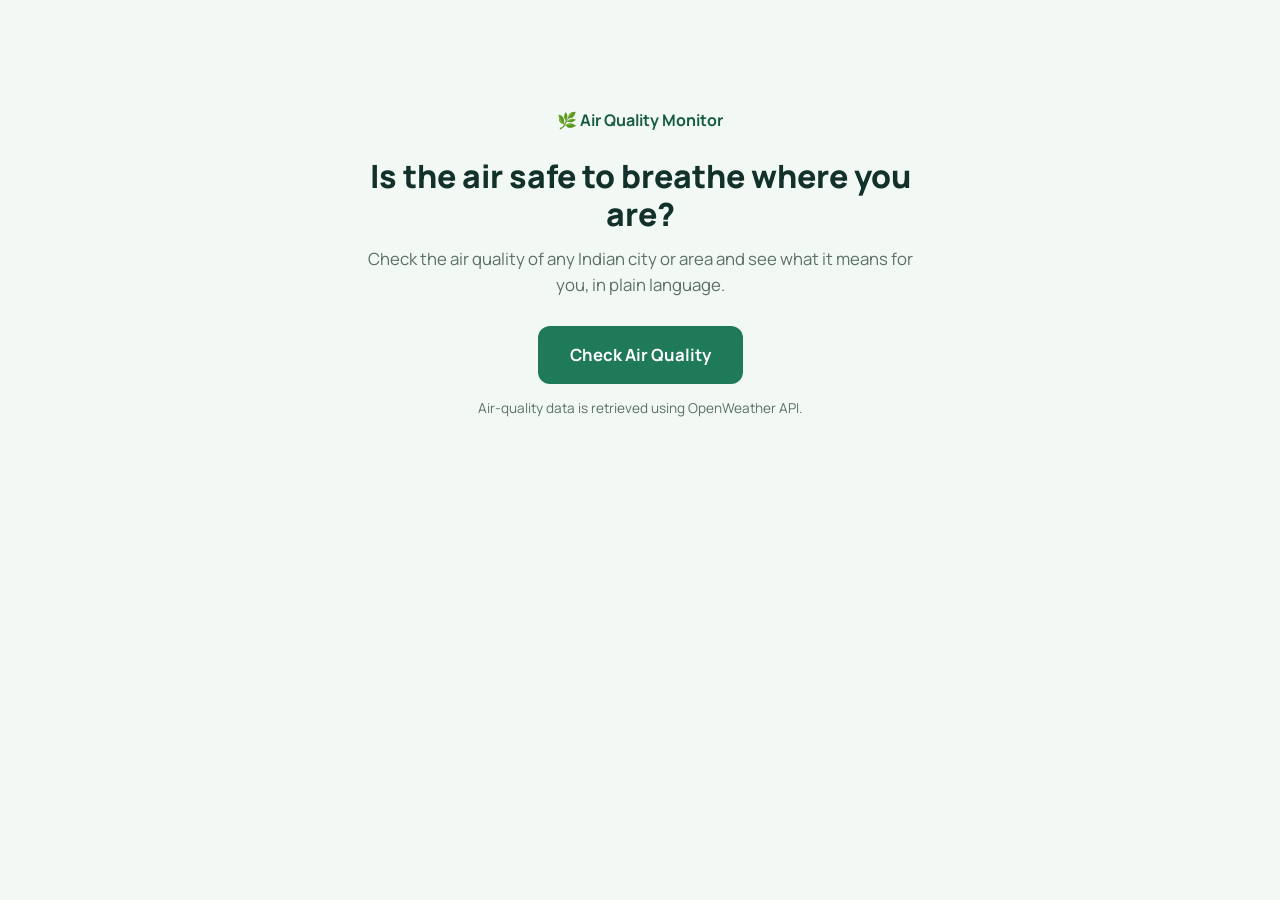
==== index.html @ 70f29cfe "Air quality monitor with place suggestions" ====
<!DOCTYPE html>
<html lang="en">
<head>
    <meta charset="UTF-8">
    <meta name="viewport" content="width=device-width, initial-scale=1">
    <title>Air Quality Monitor</title>
    <link rel="stylesheet" href="style.css">
</head>
<body>
    <main class="page page-narrow home">
        <p class="brand">🌿 Air Quality Monitor</p>
        <h1>Is the air safe to breathe where you are?</h1>
        <p class="lead">Check the air quality of any Indian city or area and see what it means for you, in plain language.</p>
        <a href="pollution.html" class="btn btn-lg">Check Air Quality</a>
        <p class="note">Air-quality data is retrieved using OpenWeather API.</p>
    </main>
</body>
</html>
---- style.css ----
@import url("https://fonts.googleapis.com/css2?family=Manrope:wght@400;500;700;800&display=swap");

:root {
    --bg: #f2f8f4;
    --card: #ffffff;
    --ink: #12312a;
    --muted: #5a7068;
    --line: #d9e8e0;
    --accent: #1f7a5a;
    --accent-dark: #165c44;
    --radius: 16px;
}

* { box-sizing: border-box; }

html, body { margin: 0; }

body {
    font-family: "Manrope", "Segoe UI", Arial, sans-serif;
    background: var(--bg);
    color: var(--ink);
    line-height: 1.55;
    overflow-x: hidden;
}

.page {
    max-width: 760px;
    margin: 0 auto;
    padding: 32px 20px 56px;
}

.page-narrow { max-width: 620px; }

h1, h2, h3, p { margin-top: 0; }

h1 { font-size: 2rem; line-height: 1.2; font-weight: 800; margin-bottom: 12px; }
h2 { font-size: 1.25rem; font-weight: 700; margin-bottom: 8px; }
h3 { font-size: 1rem; font-weight: 700; margin-bottom: 6px; }

.brand {
    font-weight: 700;
    color: var(--accent-dark);
    margin-bottom: 24px;
}

.lead { color: var(--muted); font-size: 1.05rem; }
.muted { color: var(--muted); }
.small { font-size: 0.85rem; }
.note { color: var(--muted); font-size: 0.85rem; margin: 14px 0 0; }

/* Home page */
.home { text-align: center; padding-top: 12vh; }
.home .lead { margin-bottom: 28px; }

/* Cards */
.card {
    background: var(--card);
    border: 1px solid var(--line);
    border-radius: var(--radius);
    padding: 24px;
    margin-bottom: 20px;
}

/* Buttons and inputs */
.btn {
    display: inline-block;
    padding: 14px 24px;
    min-height: 48px;
    background: var(--accent);
    color: #fff;
    font: inherit;
    font-weight: 700;
    text-decoration: none;
    border: none;
    border-radius: 12px;
    cursor: pointer;
}
.btn:hover { background: var(--accent-dark); }
.btn:disabled { opacity: 0.6; cursor: not-allowed; }
.btn-lg { padding: 16px 32px; font-size: 1.05rem; }

input[type="text"] {
    flex: 1;
    min-width: 0;
    min-height: 48px;
    padding: 12px 16px;
    font: inherit;
    color: var(--ink);
    background: #fff;
    border: 1.5px solid var(--line);
    border-radius: 12px;
}

input[type="text"]:focus,
.btn:focus-visible,
a:focus-visible {
    outline: 3px solid #8fd0b3;
    outline-offset: 2px;
}

.search-row { display: flex; gap: 12px; margin-top: 20px; }

a { color: var(--accent-dark); font-weight: 700; }
.back { margin-top: 28px; }

/* Loading and errors */
.status { text-align: center; }
.status p { margin: 0; color: var(--muted); }
.status.error { border-color: #f0c9c6; background: #fff7f6; }
.status.error h2 { color: #8f1d18; }
.status.error p { color: #5e2a27; }

.spinner {
    width: 32px;
    height: 32px;
    margin: 0 auto 12px;
    border: 4px solid var(--line);
    border-top-color: var(--accent);
    border-radius: 50%;
    animation: spin 0.9s linear infinite;
}
@keyframes spin { to { transform: rotate(360deg); } }
@media (prefers-reduced-motion: reduce) { .spinner { animation-duration: 3s; } }

/* Report */
.report-head { margin: 8px 0 16px; }
.report-head p { margin-bottom: 2px; }
.report-head h2 { font-size: 1.8rem; font-weight: 800; margin: 0; }

.section-title { margin: 28px 0 12px; }

/* Main AQI card */
.aqi-card {
    text-align: center;
    background: var(--soft, #fff);
    border: 2px solid var(--cat, var(--line));
    padding: 28px 24px;
}
.card-label { font-weight: 700; color: var(--muted); margin-bottom: 4px; }

.aqi-number {
    font-size: 5rem;
    line-height: 1;
    font-weight: 800;
    color: var(--on, var(--ink));
    margin: 8px 0;
}

.aqi-category {
    display: inline-block;
    padding: 6px 20px;
    font-size: 1.25rem;
    font-weight: 800;
    color: #fff;
    background: var(--on, var(--ink));
    border-radius: 999px;
    margin-bottom: 16px;
}

.summary { font-size: 1.05rem; margin-bottom: 24px; }

.aqi-card.unavailable .aqi-category { background: transparent; color: var(--ink); padding: 0; }

/* Scale */
.scale { position: relative; padding-top: 30px; margin: 0 4px 12px; }
.scale-bar { display: flex; height: 14px; border-radius: 7px; overflow: hidden; gap: 2px; }
.scale-bar span { display: block; }

.scale-marker {
    position: absolute;
    top: 0;
    transform: translateX(-50%);
    text-align: center;
}
.scale-marker em {
    display: block;
    font-style: normal;
    font-weight: 800;
    font-size: 0.8rem;
    background: var(--ink);
    color: #fff;
    padding: 1px 8px;
    border-radius: 6px;
}
.scale-marker::after {
    content: "";
    display: block;
    width: 0;
    height: 0;
    margin: 0 auto;
    border-left: 6px solid transparent;
    border-right: 6px solid transparent;
    border-top: 7px solid var(--ink);
}

.legend {
    list-style: none;
    margin: 0 0 16px;
    padding: 0;
    display: grid;
    grid-template-columns: repeat(3, 1fr);
    gap: 6px 10px;
    text-align: left;
    font-size: 0.8rem;
    color: var(--muted);
}
.legend li { display: flex; align-items: center; gap: 6px; }
.legend i { flex: none; width: 10px; height: 10px; border-radius: 50%; }
.legend b { color: var(--ink); }

/* What does this mean */
.meaning { border-left: 6px solid var(--cat); }
.meaning p { margin-bottom: 10px; }
.meaning .concern { margin: 0; }

/* Pollutants */
.pollutants { display: grid; grid-template-columns: 1fr 1fr; gap: 16px; }
.pollutant { margin: 0; }
.pollutant-value { font-size: 1.7rem; font-weight: 800; margin-bottom: 6px; }
.pollutant-value span { font-size: 0.9rem; font-weight: 500; color: var(--muted); }
.pollutant .muted { margin: 0; font-size: 0.9rem; }

/* OpenWeather */
.ow p { margin-bottom: 6px; }
.ow .muted { margin: 10px 0 0; font-size: 0.9rem; }

/* Tablet and mobile */
@media (max-width: 600px) {
    .page { padding: 20px 14px 40px; }
    h1 { font-size: 1.6rem; }
    .search-row { flex-direction: column; }
    .search-row .btn { width: 100%; }
    .card { padding: 18px; }
    .aqi-number { font-size: 4.5rem; }
    .legend { grid-template-columns: repeat(2, 1fr); }
    .pollutants { grid-template-columns: 1fr 1fr; gap: 12px; }
    .pollutant-value { font-size: 1.35rem; }
}

@media (max-width: 380px) {
    .pollutants { grid-template-columns: 1fr; }
}
/* Place suggestions */
.search-field { position: relative; flex: 1; min-width: 0; }
.search-field input[type="text"] { width: 100%; }

.suggestions {
    position: absolute;
    top: calc(100% + 6px);
    left: 0;
    right: 0;
    z-index: 10;
    margin: 0;
    padding: 6px;
    list-style: none;
    background: var(--card);
    border: 1.5px solid var(--line);
    border-radius: 12px;
    box-shadow: 0 8px 24px rgba(18, 49, 42, 0.12);
    text-align: left;
}
.suggestions[hidden] { display: none; }

.suggestions li {
    padding: 10px 12px;
    border-radius: 8px;
    cursor: pointer;
    font-size: 0.95rem;
}
.suggestions li small { display: block; color: var(--muted); font-size: 0.8rem; }
.suggestions li:hover,
.suggestions li.active { background: #e8f6ee; }
.suggestions .no-match { color: var(--muted); cursor: default; }
.suggestions .no-match:hover { background: transparent; }
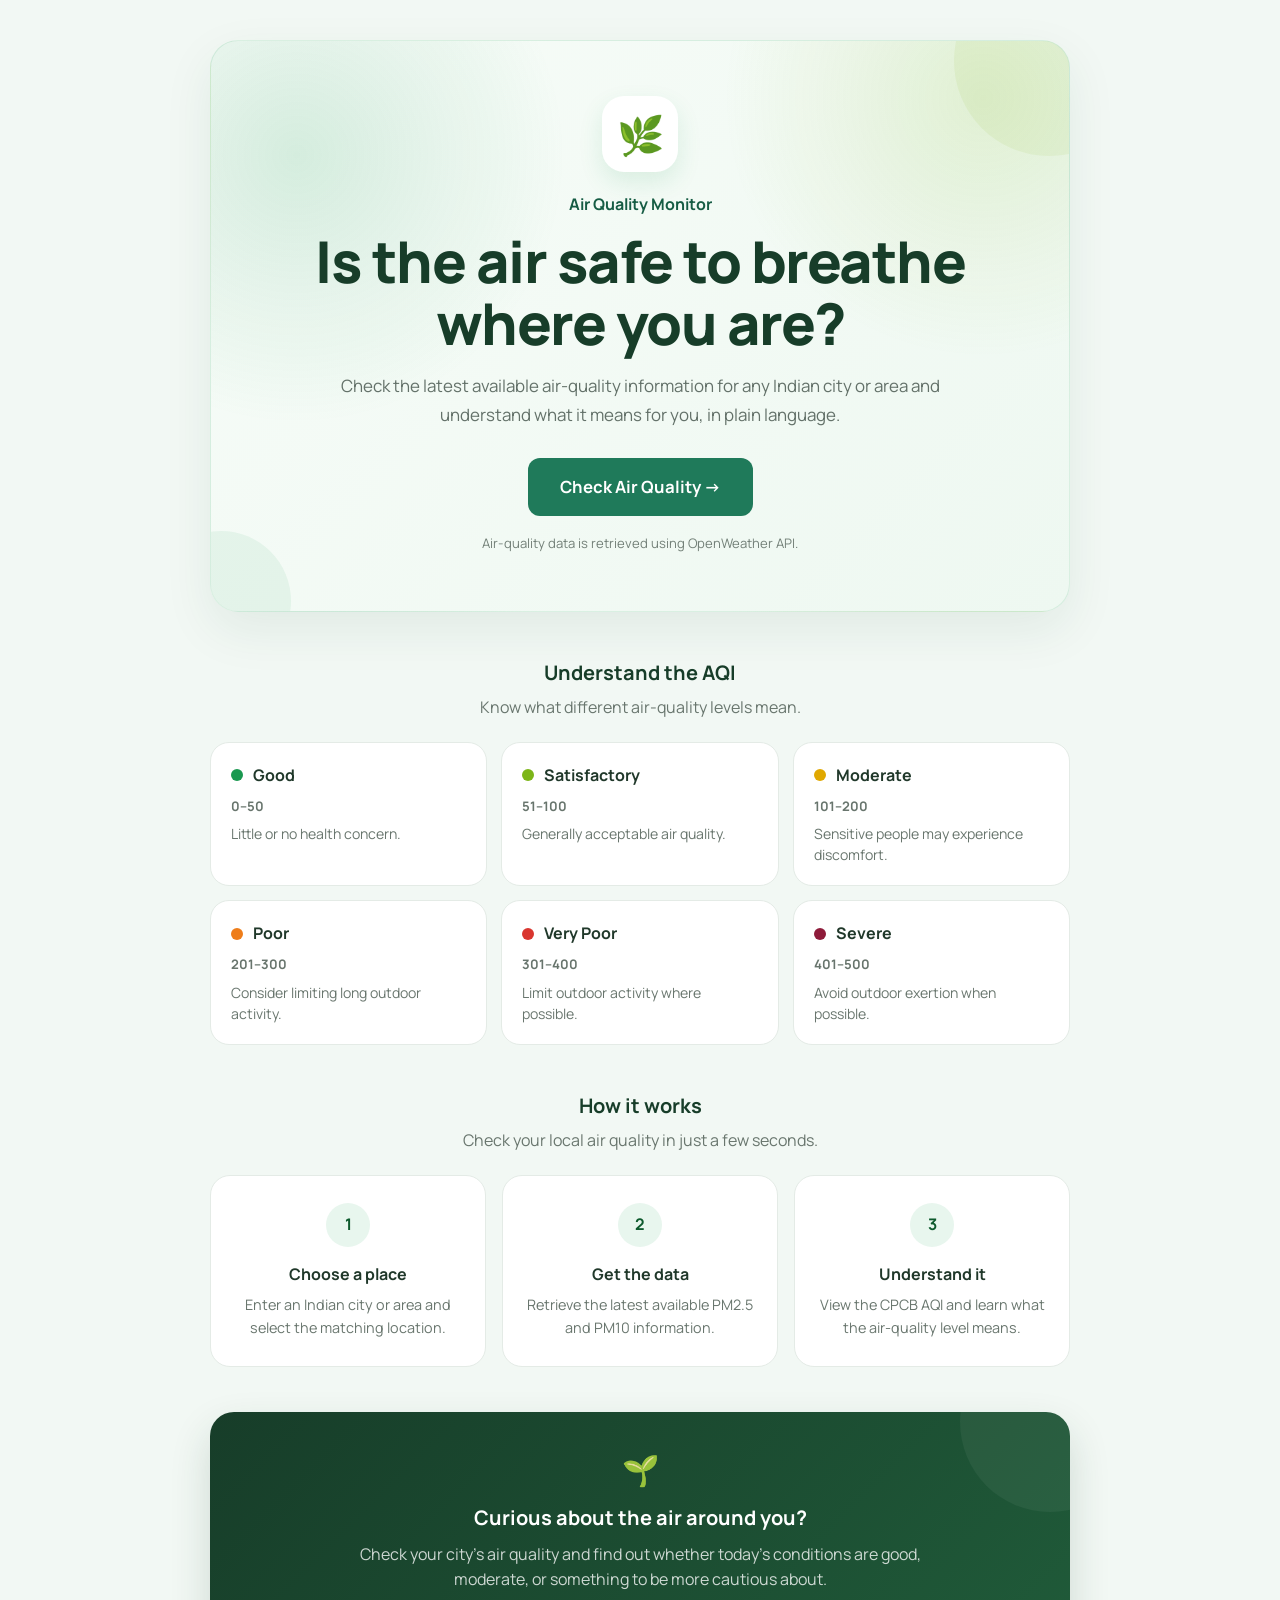
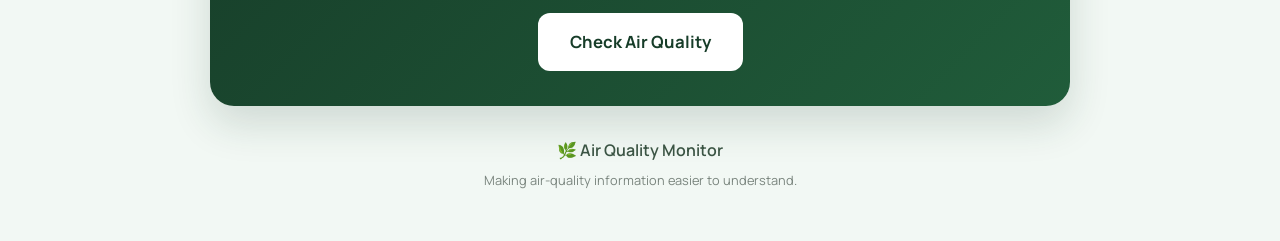
==== commit 56b608f0: "Improve air quality monitor UI and functionality" ====
--- a/index.html
+++ b/index.html
@@ -3,16 +3,264 @@
 <head>
     <meta charset="UTF-8">
     <meta name="viewport" content="width=device-width, initial-scale=1">
+
     <title>Air Quality Monitor</title>
+
     <link rel="stylesheet" href="style.css">
 </head>
+
 <body>
+
     <main class="page page-narrow home">
-        <p class="brand">🌿 Air Quality Monitor</p>
-        <h1>Is the air safe to breathe where you are?</h1>
-        <p class="lead">Check the air quality of any Indian city or area and see what it means for you, in plain language.</p>
-        <a href="pollution.html" class="btn btn-lg">Check Air Quality</a>
-        <p class="note">Air-quality data is retrieved using OpenWeather API.</p>
+
+        <!-- Hero Section -->
+        <section class="home-hero">
+
+            <div class="home-icon" aria-hidden="true">
+                🌿
+            </div>
+
+            <p class="brand">Air Quality Monitor</p>
+
+            <h1>
+                Is the air safe to breathe where you are?
+            </h1>
+
+            <p class="lead">
+                Check the latest available air-quality information
+                for any Indian city or area and understand what it
+                means for you, in plain language.
+            </p>
+
+            <div class="home-actions">
+                <a href="pollution.html" class="btn btn-lg">
+                    Check Air Quality →
+                </a>
+            </div>
+
+            <p class="home-note">
+                Air-quality data is retrieved using OpenWeather API.
+            </p>
+
+        </section>
+
+
+        <!-- AQI Categories -->
+        <section class="home-section">
+
+            <div class="home-section-title">
+                <h2>Understand the AQI</h2>
+
+                <p>
+                    Know what different air-quality levels mean.
+                </p>
+            </div>
+
+
+            <div class="aqi-preview">
+
+                <div class="aqi-preview-card aqi-good">
+                    <div class="aqi-preview-top">
+                        <span class="aqi-dot"></span>
+                        <h3>Good</h3>
+                    </div>
+
+                    <div class="aqi-range">
+                        0–50
+                    </div>
+
+                    <p>
+                        Little or no health concern.
+                    </p>
+                </div>
+
+
+                <div class="aqi-preview-card aqi-satisfactory">
+                    <div class="aqi-preview-top">
+                        <span class="aqi-dot"></span>
+                        <h3>Satisfactory</h3>
+                    </div>
+
+                    <div class="aqi-range">
+                        51–100
+                    </div>
+
+                    <p>
+                        Generally acceptable air quality.
+                    </p>
+                </div>
+
+
+                <div class="aqi-preview-card aqi-moderate">
+                    <div class="aqi-preview-top">
+                        <span class="aqi-dot"></span>
+                        <h3>Moderate</h3>
+                    </div>
+
+                    <div class="aqi-range">
+                        101–200
+                    </div>
+
+                    <p>
+                        Sensitive people may experience discomfort.
+                    </p>
+                </div>
+
+
+                <div class="aqi-preview-card aqi-poor">
+                    <div class="aqi-preview-top">
+                        <span class="aqi-dot"></span>
+                        <h3>Poor</h3>
+                    </div>
+
+                    <div class="aqi-range">
+                        201–300
+                    </div>
+
+                    <p>
+                        Consider limiting long outdoor activity.
+                    </p>
+                </div>
+
+
+                <div class="aqi-preview-card aqi-very-poor">
+                    <div class="aqi-preview-top">
+                        <span class="aqi-dot"></span>
+                        <h3>Very Poor</h3>
+                    </div>
+
+                    <div class="aqi-range">
+                        301–400
+                    </div>
+
+                    <p>
+                        Limit outdoor activity where possible.
+                    </p>
+                </div>
+
+
+                <div class="aqi-preview-card aqi-severe">
+                    <div class="aqi-preview-top">
+                        <span class="aqi-dot"></span>
+                        <h3>Severe</h3>
+                    </div>
+
+                    <div class="aqi-range">
+                        401–500
+                    </div>
+
+                    <p>
+                        Avoid outdoor exertion when possible.
+                    </p>
+                </div>
+
+            </div>
+
+        </section>
+
+
+        <!-- How It Works -->
+        <section class="home-section">
+
+            <div class="home-section-title">
+                <h2>How it works</h2>
+
+                <p>
+                    Check your local air quality in just a few seconds.
+                </p>
+            </div>
+
+
+            <div class="steps">
+
+                <div class="step">
+
+                    <div class="step-number">
+                        1
+                    </div>
+
+                    <h3>Choose a place</h3>
+
+                    <p>
+                        Enter an Indian city or area and select
+                        the matching location.
+                    </p>
+
+                </div>
+
+
+                <div class="step">
+
+                    <div class="step-number">
+                        2
+                    </div>
+
+                    <h3>Get the data</h3>
+
+                    <p>
+                        Retrieve the latest available PM2.5
+                        and PM10 information.
+                    </p>
+
+                </div>
+
+
+                <div class="step">
+
+                    <div class="step-number">
+                        3
+                    </div>
+
+                    <h3>Understand it</h3>
+
+                    <p>
+                        View the CPCB AQI and learn what the
+                        air-quality level means.
+                    </p>
+
+                </div>
+
+            </div>
+
+        </section>
+
+
+        <!-- Bottom CTA -->
+        <section class="home-cta">
+
+            <div class="home-cta-icon">
+                🌱
+            </div>
+
+            <h2>
+                Curious about the air around you?
+            </h2>
+
+            <p>
+                Check your city's air quality and find out whether
+                today's conditions are good, moderate, or something
+                to be more cautious about.
+            </p>
+
+            <a href="pollution.html" class="btn btn-lg">
+                Check Air Quality
+            </a>
+
+        </section>
+
+
+        <!-- Footer -->
+        <footer class="home-footer">
+            <p>
+                🌿 Air Quality Monitor
+            </p>
+
+            <span>
+                Making air-quality information easier to understand.
+            </span>
+        </footer>
+
     </main>
+
 </body>
-</html>+</html>
--- a/style.css
+++ b/style.css
@@ -1,4 +1,8 @@
 @import url("https://fonts.googleapis.com/css2?family=Manrope:wght@400;500;700;800&display=swap");
+
+/* =========================================================
+   GLOBAL
+   ========================================================= */
 
 :root {
     --bg: #f2f8f4;
@@ -6,14 +10,22 @@
     --ink: #12312a;
     --muted: #5a7068;
     --line: #d9e8e0;
+
     --accent: #1f7a5a;
     --accent-dark: #165c44;
+
     --radius: 16px;
 }
 
-* { box-sizing: border-box; }
-
-html, body { margin: 0; }
+* {
+    box-sizing: border-box;
+}
+
+html,
+body {
+    margin: 0;
+    padding: 0;
+}
 
 body {
     font-family: "Manrope", "Segoe UI", Arial, sans-serif;
@@ -29,30 +41,65 @@
     padding: 32px 20px 56px;
 }
 
-.page-narrow { max-width: 620px; }
-
-h1, h2, h3, p { margin-top: 0; }
-
-h1 { font-size: 2rem; line-height: 1.2; font-weight: 800; margin-bottom: 12px; }
-h2 { font-size: 1.25rem; font-weight: 700; margin-bottom: 8px; }
-h3 { font-size: 1rem; font-weight: 700; margin-bottom: 6px; }
-
-.brand {
+.page-narrow {
+    max-width: 620px;
+}
+
+h1,
+h2,
+h3,
+p {
+    margin-top: 0;
+}
+
+h1 {
+    font-size: 2rem;
+    line-height: 1.2;
+    font-weight: 800;
+    margin-bottom: 12px;
+}
+
+h2 {
+    font-size: 1.25rem;
     font-weight: 700;
+    margin-bottom: 8px;
+}
+
+h3 {
+    font-size: 1rem;
+    font-weight: 700;
+    margin-bottom: 6px;
+}
+
+a {
     color: var(--accent-dark);
-    margin-bottom: 24px;
-}
-
-.lead { color: var(--muted); font-size: 1.05rem; }
-.muted { color: var(--muted); }
-.small { font-size: 0.85rem; }
-.note { color: var(--muted); font-size: 0.85rem; margin: 14px 0 0; }
-
-/* Home page */
-.home { text-align: center; padding-top: 12vh; }
-.home .lead { margin-bottom: 28px; }
-
-/* Cards */
+    font-weight: 700;
+}
+
+.lead {
+    color: var(--muted);
+    font-size: 1.05rem;
+}
+
+.muted {
+    color: var(--muted);
+}
+
+.small {
+    font-size: 0.85rem;
+}
+
+.note {
+    color: var(--muted);
+    font-size: 0.85rem;
+    margin: 14px 0 0;
+}
+
+
+/* =========================================================
+   COMMON CARDS
+   ========================================================= */
+
 .card {
     background: var(--card);
     border: 1px solid var(--line);
@@ -61,214 +108,1564 @@
     margin-bottom: 20px;
 }
 
-/* Buttons and inputs */
+
+/* =========================================================
+   BUTTONS
+   ========================================================= */
+
 .btn {
     display: inline-block;
+
+    min-height: 48px;
     padding: 14px 24px;
-    min-height: 48px;
+
     background: var(--accent);
-    color: #fff;
+    color: #ffffff;
+
     font: inherit;
     font-weight: 700;
+
     text-decoration: none;
+
     border: none;
     border-radius: 12px;
+
     cursor: pointer;
-}
-.btn:hover { background: var(--accent-dark); }
-.btn:disabled { opacity: 0.6; cursor: not-allowed; }
-.btn-lg { padding: 16px 32px; font-size: 1.05rem; }
-
-input[type="text"] {
-    flex: 1;
-    min-width: 0;
-    min-height: 48px;
-    padding: 12px 16px;
-    font: inherit;
-    color: var(--ink);
-    background: #fff;
-    border: 1.5px solid var(--line);
-    border-radius: 12px;
-}
-
-input[type="text"]:focus,
+
+    transition:
+        background 0.2s ease,
+        transform 0.2s ease,
+        box-shadow 0.2s ease;
+}
+
+.btn:hover {
+    background: var(--accent-dark);
+    transform: translateY(-1px);
+}
+
+.btn:disabled {
+    opacity: 0.6;
+    cursor: not-allowed;
+    transform: none;
+}
+
+.btn-lg {
+    padding: 16px 32px;
+    font-size: 1.05rem;
+}
+
 .btn:focus-visible,
 a:focus-visible {
     outline: 3px solid #8fd0b3;
     outline-offset: 2px;
 }
 
-.search-row { display: flex; gap: 12px; margin-top: 20px; }
-
-a { color: var(--accent-dark); font-weight: 700; }
-.back { margin-top: 28px; }
-
-/* Loading and errors */
-.status { text-align: center; }
-.status p { margin: 0; color: var(--muted); }
-.status.error { border-color: #f0c9c6; background: #fff7f6; }
-.status.error h2 { color: #8f1d18; }
-.status.error p { color: #5e2a27; }
+
+/* =========================================================
+   INDEX / HOME PAGE
+   ========================================================= */
+
+.home {
+    max-width: 900px;
+    padding-top: 40px;
+    padding-bottom: 50px;
+}
+
+
+/* =========================================================
+   HOME HERO
+   ========================================================= */
+
+.home-hero {
+    position: relative;
+    overflow: hidden;
+
+    text-align: center;
+
+    padding: 55px 28px 45px;
+
+    border-radius: 28px;
+
+    background:
+        radial-gradient(
+            circle at 10% 20%,
+            rgba(26, 152, 80, 0.15),
+            transparent 30%
+        ),
+        radial-gradient(
+            circle at 90% 10%,
+            rgba(124, 181, 24, 0.15),
+            transparent 28%
+        ),
+        linear-gradient(
+            135deg,
+            #f7fcf8,
+            #eef8f1
+        );
+
+    border: 1px solid rgba(26, 152, 80, 0.12);
+
+    box-shadow:
+        0 18px 50px rgba(31, 78, 52, 0.08);
+}
+
+.home-hero::before {
+    content: "";
+
+    position: absolute;
+
+    width: 190px;
+    height: 190px;
+
+    border-radius: 50%;
+
+    background: rgba(124, 181, 24, 0.08);
+
+    right: -75px;
+    top: -75px;
+}
+
+.home-hero::after {
+    content: "";
+
+    position: absolute;
+
+    width: 140px;
+    height: 140px;
+
+    border-radius: 50%;
+
+    background: rgba(26, 152, 80, 0.07);
+
+    left: -60px;
+    bottom: -60px;
+}
+
+.home-hero > * {
+    position: relative;
+    z-index: 1;
+}
+
+
+/* =========================================================
+   HOME ICON
+   ========================================================= */
+
+.home-icon {
+    width: 76px;
+    height: 76px;
+
+    margin: 0 auto 20px;
+
+    display: flex;
+
+    align-items: center;
+    justify-content: center;
+
+    border-radius: 22px;
+
+    background: #ffffff;
+
+    font-size: 38px;
+
+    box-shadow:
+        0 10px 25px rgba(26, 152, 80, 0.12);
+}
+
+
+/* =========================================================
+   HOME BRAND
+   ========================================================= */
+
+.brand {
+    font-weight: 700;
+    color: var(--accent-dark);
+    margin-bottom: 24px;
+}
+
+.home-hero .brand {
+    margin-bottom: 13px;
+}
+
+
+/* =========================================================
+   HOME HERO TEXT
+   ========================================================= */
+
+.home-hero h1 {
+    max-width: 730px;
+
+    margin: 0 auto 18px;
+
+    font-size: clamp(2.2rem, 5vw, 3.6rem);
+
+    line-height: 1.08;
+
+    letter-spacing: -1.5px;
+
+    color: #173d29;
+}
+
+.home-hero .lead {
+    max-width: 650px;
+
+    margin: 0 auto 28px;
+
+    font-size: 1.06rem;
+
+    line-height: 1.7;
+
+    color: #637169;
+}
+
+
+/* =========================================================
+   HOME ACTIONS
+   ========================================================= */
+
+.home-actions {
+    display: flex;
+
+    align-items: center;
+    justify-content: center;
+
+    gap: 14px;
+
+    flex-wrap: wrap;
+}
+
+.home-actions .btn {
+    min-width: 195px;
+}
+
+.home-note {
+    margin-top: 17px;
+
+    font-size: 0.82rem;
+
+    color: #738078;
+}
+
+
+/* =========================================================
+   HOME SECTIONS
+   ========================================================= */
+
+.home-section {
+    margin-top: 45px;
+}
+
+.home-section-title {
+    text-align: center;
+    margin-bottom: 22px;
+}
+
+.home-section-title h2 {
+    margin: 0 0 7px;
+    color: #173d29;
+}
+
+.home-section-title p {
+    margin: 0;
+    color: #69766e;
+}
+
+
+/* =========================================================
+   HOME AQI PREVIEW
+   ========================================================= */
+
+.aqi-preview {
+    display: grid;
+
+    grid-template-columns: repeat(3, 1fr);
+
+    gap: 14px;
+}
+
+.aqi-preview-card {
+    padding: 20px;
+
+    border-radius: 19px;
+
+    border: 1px solid #e4ebe6;
+
+    background: #ffffff;
+
+    transition:
+        transform 0.2s ease,
+        box-shadow 0.2s ease,
+        border-color 0.2s ease;
+}
+
+.aqi-preview-card:hover {
+    transform: translateY(-4px);
+
+    box-shadow:
+        0 14px 30px rgba(30, 60, 42, 0.08);
+}
+
+.aqi-preview-top {
+    display: flex;
+
+    align-items: center;
+
+    gap: 10px;
+
+    margin-bottom: 8px;
+}
+
+.aqi-dot {
+    width: 12px;
+    height: 12px;
+
+    flex-shrink: 0;
+
+    border-radius: 50%;
+}
+
+.aqi-preview-card h3 {
+    margin: 0;
+
+    font-size: 1rem;
+
+    color: #20382a;
+}
+
+.aqi-range {
+    margin-bottom: 7px;
+
+    font-size: 0.82rem;
+
+    font-weight: 700;
+
+    color: #68756d;
+}
+
+.aqi-preview-card p {
+    margin: 0;
+
+    font-size: 0.88rem;
+
+    line-height: 1.5;
+
+    color: #69766e;
+}
+
+
+/* =========================================================
+   AQI COLORS
+   ========================================================= */
+
+.aqi-good .aqi-dot {
+    background: #1a9850;
+}
+
+.aqi-satisfactory .aqi-dot {
+    background: #7cb518;
+}
+
+.aqi-moderate .aqi-dot {
+    background: #e0a800;
+}
+
+.aqi-poor .aqi-dot {
+    background: #ee7d1a;
+}
+
+.aqi-very-poor .aqi-dot {
+    background: #d9362f;
+}
+
+.aqi-severe .aqi-dot {
+    background: #8e1b3a;
+}
+
+
+/* =========================================================
+   HOW IT WORKS
+   ========================================================= */
+
+.steps {
+    display: grid;
+
+    grid-template-columns: repeat(3, 1fr);
+
+    gap: 16px;
+}
+
+.step {
+    text-align: center;
+
+    padding: 27px 20px;
+
+    border-radius: 20px;
+
+    border: 1px solid #e4ebe6;
+
+    background: #ffffff;
+}
+
+.step-number {
+    width: 44px;
+    height: 44px;
+
+    margin: 0 auto 15px;
+
+    display: flex;
+
+    align-items: center;
+    justify-content: center;
+
+    border-radius: 50%;
+
+    background: #e8f6ee;
+
+    color: #0d5a2d;
+
+    font-weight: 700;
+
+    font-size: 1rem;
+}
+
+.step h3 {
+    margin: 0 0 8px;
+
+    color: #20382a;
+}
+
+.step p {
+    margin: 0;
+
+    color: #69766e;
+
+    font-size: 0.9rem;
+
+    line-height: 1.55;
+}
+
+
+/* =========================================================
+   HOME CTA
+   ========================================================= */
+
+.home-cta {
+    position: relative;
+    overflow: hidden;
+
+    margin-top: 45px;
+
+    padding: 35px 25px;
+
+    text-align: center;
+
+    border-radius: 24px;
+
+    background:
+        linear-gradient(
+            135deg,
+            #173d29,
+            #205c3a
+        );
+
+    color: #ffffff;
+
+    box-shadow:
+        0 18px 40px rgba(23, 61, 41, 0.16);
+}
+
+.home-cta::before {
+    content: "";
+
+    position: absolute;
+
+    width: 180px;
+    height: 180px;
+
+    border-radius: 50%;
+
+    background: rgba(255, 255, 255, 0.05);
+
+    right: -70px;
+    top: -80px;
+}
+
+.home-cta-icon {
+    position: relative;
+
+    font-size: 30px;
+
+    margin-bottom: 8px;
+}
+
+.home-cta h2 {
+    position: relative;
+
+    margin: 0 0 9px;
+
+    color: #ffffff;
+}
+
+.home-cta p {
+    position: relative;
+
+    max-width: 570px;
+
+    margin: 0 auto 20px;
+
+    color: rgba(255, 255, 255, 0.78);
+
+    line-height: 1.6;
+}
+
+.home-cta .btn {
+    position: relative;
+
+    background: #ffffff;
+
+    color: #173d29;
+}
+
+.home-cta .btn:hover {
+    background: #f2f7f4;
+}
+
+
+/* =========================================================
+   HOME FOOTER
+   ========================================================= */
+
+.home-footer {
+    margin-top: 32px;
+
+    text-align: center;
+
+    color: #7a857e;
+}
+
+.home-footer p {
+    margin: 0 0 4px;
+
+    color: #3c5545;
+
+    font-weight: 600;
+}
+
+.home-footer span {
+    font-size: 0.8rem;
+}
+
+
+/* =========================================================
+   POLLUTION PAGE
+   ========================================================= */
+
+.pollution-page {
+    padding-top: 35px;
+    padding-bottom: 50px;
+}
+
+
+/* =========================================================
+   POLLUTION HEADER
+   ========================================================= */
+
+.pollution-header {
+    text-align: center;
+    margin-bottom: 30px;
+}
+
+.pollution-header .brand {
+    margin-bottom: 10px;
+}
+
+.pollution-header h1 {
+    margin: 0 0 10px;
+
+    font-size: clamp(2rem, 5vw, 2.8rem);
+
+    line-height: 1.1;
+
+    letter-spacing: -0.8px;
+}
+
+.pollution-header > p:last-child {
+    max-width: 620px;
+
+    margin: 0 auto;
+
+    color: #69766e;
+
+    line-height: 1.6;
+}
+
+
+/* =========================================================
+   SEARCH CARD
+   ========================================================= */
+
+.search-card {
+    position: relative;
+    overflow: visible;
+
+    padding: 28px;
+
+    border-radius: 24px;
+
+    background:
+        linear-gradient(
+            135deg,
+            #f8fcf9,
+            #ffffff
+        );
+
+    border: 1px solid #e2ebe5;
+
+    box-shadow:
+        0 15px 40px rgba(30, 70, 45, 0.07);
+}
+
+.search-card h2 {
+    margin: 0 0 7px;
+    font-size: 1.35rem;
+}
+
+.search-description {
+    margin: 0 0 20px;
+
+    color: #6b776f;
+
+    line-height: 1.5;
+}
+
+
+/* =========================================================
+   SEARCH ROW
+   ========================================================= */
+
+.search-row {
+    display: flex;
+
+    align-items: stretch;
+
+    gap: 12px;
+
+    margin-top: 20px;
+}
+
+.search-field {
+    position: relative;
+
+    flex: 1;
+
+    min-width: 0;
+}
+
+
+/* =========================================================
+   INPUT
+   ========================================================= */
+
+.search-field input[type="text"] {
+    width: 100%;
+
+    min-height: 52px;
+
+    padding: 0 16px;
+
+    border: 1px solid #d7e1da;
+
+    border-radius: 14px;
+
+    background: #ffffff;
+
+    color: #183524;
+
+    font: inherit;
+
+    font-size: 1rem;
+
+    outline: none;
+
+    transition:
+        border-color 0.2s ease,
+        box-shadow 0.2s ease;
+}
+
+.search-field input::placeholder {
+    color: #9aa69f;
+}
+
+.search-field input:focus {
+    border-color: #1a9850;
+
+    box-shadow:
+        0 0 0 4px rgba(26, 152, 80, 0.10);
+}
+
+
+/* =========================================================
+   SEARCH BUTTON
+   ========================================================= */
+
+.search-row .btn {
+    min-height: 52px;
+
+    padding-left: 24px;
+    padding-right: 24px;
+
+    white-space: nowrap;
+}
+
+.search-row .btn:disabled {
+    cursor: not-allowed;
+    opacity: 0.65;
+}
+
+
+/* =========================================================
+   AUTOCOMPLETE
+   ========================================================= */
+
+.suggestions {
+    position: absolute;
+
+    z-index: 100;
+
+    left: 0;
+    right: 0;
+
+    top: calc(100% + 7px);
+
+    margin: 0;
+    padding: 6px;
+
+    list-style: none;
+
+    background: #ffffff;
+
+    border: 1px solid #dfe8e2;
+
+    border-radius: 14px;
+
+    box-shadow:
+        0 15px 35px rgba(20, 50, 32, 0.13);
+
+    max-height: 240px;
+
+    overflow-y: auto;
+
+    text-align: left;
+}
+
+.suggestions[hidden] {
+    display: none;
+}
+
+.suggestions li {
+    padding: 12px 13px;
+
+    border-radius: 9px;
+
+    cursor: pointer;
+
+    color: #24382b;
+
+    font-size: 0.95rem;
+
+    transition:
+        background 0.15s ease,
+        color 0.15s ease;
+}
+
+.suggestions li[role="option"]:hover,
+.suggestions li[role="option"].active {
+    background: #eaf6ee;
+
+    color: #0d5a2d;
+}
+
+.suggestions li small {
+    display: block;
+
+    color: var(--muted);
+
+    font-size: 0.8rem;
+}
+
+.suggestions .no-match {
+    color: #7a857e;
+
+    cursor: default;
+
+    font-size: 0.9rem;
+}
+
+.suggestions .no-match:hover {
+    background: transparent;
+}
+
+
+/* =========================================================
+   SEARCH NOTE
+   ========================================================= */
+
+.search-note {
+    margin: 14px 0 0;
+
+    font-size: 0.82rem;
+
+    color: #7a857e;
+}
+
+
+/* =========================================================
+   QUICK INFORMATION
+   ========================================================= */
+
+.quick-info {
+    display: grid;
+
+    grid-template-columns: repeat(3, 1fr);
+
+    gap: 14px;
+
+    margin-top: 22px;
+}
+
+.quick-info-card {
+    display: flex;
+
+    align-items: center;
+
+    gap: 12px;
+
+    padding: 16px;
+
+    border: 1px solid #e4ebe6;
+
+    border-radius: 17px;
+
+    background: #ffffff;
+
+    transition:
+        transform 0.2s ease,
+        box-shadow 0.2s ease;
+}
+
+.quick-info-card:hover {
+    transform: translateY(-3px);
+
+    box-shadow:
+        0 10px 25px rgba(30, 70, 45, 0.07);
+}
+
+.quick-icon {
+    width: 40px;
+    height: 40px;
+
+    flex-shrink: 0;
+
+    display: flex;
+
+    align-items: center;
+    justify-content: center;
+
+    border-radius: 12px;
+
+    background: #e9f6ed;
+
+    font-size: 19px;
+}
+
+.quick-info-card strong {
+    display: block;
+
+    margin-bottom: 2px;
+
+    font-size: 0.9rem;
+
+    color: #20382a;
+}
+
+.quick-info-card span {
+    display: block;
+
+    font-size: 0.78rem;
+
+    color: #748078;
+
+    line-height: 1.4;
+}
+
+
+/* =========================================================
+   RESULTS
+   ========================================================= */
+
+#result {
+    margin-top: 30px;
+}
+
+#result:empty {
+    display: none;
+}
+
+
+/* =========================================================
+   LOADING / ERROR
+   ========================================================= */
+
+.status {
+    text-align: center;
+}
+
+.status p {
+    margin: 0;
+
+    color: var(--muted);
+}
+
+.status.error {
+    border-color: #f0c9c6;
+
+    background: #fff7f6;
+}
+
+.status.error h2 {
+    color: #8f1d18;
+}
+
+.status.error p {
+    color: #5e2a27;
+}
 
 .spinner {
     width: 32px;
     height: 32px;
+
     margin: 0 auto 12px;
+
     border: 4px solid var(--line);
+
     border-top-color: var(--accent);
+
     border-radius: 50%;
+
     animation: spin 0.9s linear infinite;
 }
-@keyframes spin { to { transform: rotate(360deg); } }
-@media (prefers-reduced-motion: reduce) { .spinner { animation-duration: 3s; } }
-
-/* Report */
-.report-head { margin: 8px 0 16px; }
-.report-head p { margin-bottom: 2px; }
-.report-head h2 { font-size: 1.8rem; font-weight: 800; margin: 0; }
-
-.section-title { margin: 28px 0 12px; }
-
-/* Main AQI card */
+
+@keyframes spin {
+    to {
+        transform: rotate(360deg);
+    }
+}
+
+@media (prefers-reduced-motion: reduce) {
+    .spinner {
+        animation-duration: 3s;
+    }
+}
+
+
+/* =========================================================
+   REPORT HEADER
+   ========================================================= */
+
+.report-head {
+    margin: 8px 0 18px;
+}
+
+.report-head p {
+    margin-bottom: 2px;
+}
+
+.report-head h2 {
+    margin: 3px 0 0;
+
+    font-size: 1.8rem;
+
+    font-weight: 800;
+
+    color: #173d29;
+}
+
+
+/* =========================================================
+   SECTION TITLES
+   ========================================================= */
+
+.section-title {
+    margin-top: 30px;
+    margin-bottom: 14px;
+}
+
+
+/* =========================================================
+   AQI CARD
+   ========================================================= */
+
 .aqi-card {
+    position: relative;
+
+    overflow: hidden;
+
+    padding: 28px;
+
+    border-radius: 24px;
+
+    background:
+        linear-gradient(
+            135deg,
+            var(--soft, #f8fcf9),
+            #ffffff
+        );
+
+    border: 2px solid var(--cat, var(--line));
+
+    box-shadow:
+        0 15px 40px rgba(30, 70, 45, 0.08);
+
     text-align: center;
-    background: var(--soft, #fff);
-    border: 2px solid var(--cat, var(--line));
-    padding: 28px 24px;
-}
-.card-label { font-weight: 700; color: var(--muted); margin-bottom: 4px; }
+}
+
+.aqi-card::before {
+    content: "";
+
+    position: absolute;
+
+    top: 0;
+    left: 0;
+
+    width: 100%;
+    height: 5px;
+
+    background: var(--cat, #1a9850);
+}
+
+.card-label {
+    font-weight: 700;
+
+    color: var(--muted);
+
+    margin-bottom: 4px;
+}
 
 .aqi-number {
-    font-size: 5rem;
-    line-height: 1;
+    margin: 5px 0 0;
+
+    font-size: clamp(4rem, 12vw, 6rem);
+
     font-weight: 800;
-    color: var(--on, var(--ink));
-    margin: 8px 0;
+
+    line-height: 0.95;
+
+    color: var(--cat, #1a9850);
+
+    letter-spacing: -3px;
 }
 
 .aqi-category {
     display: inline-block;
+
+    margin: 10px 0 16px;
+
     padding: 6px 20px;
+
     font-size: 1.25rem;
+
     font-weight: 800;
-    color: #fff;
+
+    color: #ffffff;
+
     background: var(--on, var(--ink));
+
     border-radius: 999px;
-    margin-bottom: 16px;
-}
-
-.summary { font-size: 1.05rem; margin-bottom: 24px; }
-
-.aqi-card.unavailable .aqi-category { background: transparent; color: var(--ink); padding: 0; }
-
-/* Scale */
-.scale { position: relative; padding-top: 30px; margin: 0 4px 12px; }
-.scale-bar { display: flex; height: 14px; border-radius: 7px; overflow: hidden; gap: 2px; }
-.scale-bar span { display: block; }
+}
+
+.summary {
+    font-size: 1.05rem;
+
+    margin-bottom: 24px;
+}
+
+.aqi-card.unavailable .aqi-category {
+    background: transparent;
+
+    color: var(--ink);
+
+    padding: 0;
+}
+
+
+/* =========================================================
+   AQI SCALE
+   ========================================================= */
+
+.scale {
+    position: relative;
+
+    margin: 28px 4px 0;
+
+    padding-top: 30px;
+}
+
+.scale-bar {
+    display: flex;
+
+    width: 100%;
+
+    height: 16px;
+
+    overflow: hidden;
+
+    border-radius: 999px;
+
+    gap: 2px;
+}
+
+.scale-bar span {
+    display: block;
+
+    height: 100%;
+}
 
 .scale-marker {
     position: absolute;
+
     top: 0;
+
     transform: translateX(-50%);
+
+    width: 0;
+
     text-align: center;
 }
+
 .scale-marker em {
     display: block;
+
+    padding: 4px 8px;
+
+    border-radius: 7px;
+
+    background: #173d29;
+
+    color: #ffffff;
+
+    font-size: 0.75rem;
+
     font-style: normal;
-    font-weight: 800;
-    font-size: 0.8rem;
-    background: var(--ink);
-    color: #fff;
-    padding: 1px 8px;
-    border-radius: 6px;
-}
+
+    font-weight: 700;
+
+    transform: translateX(-50%);
+
+    white-space: nowrap;
+}
+
 .scale-marker::after {
     content: "";
-    display: block;
-    width: 0;
-    height: 0;
-    margin: 0 auto;
-    border-left: 6px solid transparent;
-    border-right: 6px solid transparent;
-    border-top: 7px solid var(--ink);
-}
+
+    position: absolute;
+
+    top: 28px;
+
+    left: 50%;
+
+    transform: translateX(-50%);
+
+    width: 3px;
+    height: 22px;
+
+    background: #173d29;
+
+    border-radius: 3px;
+}
+
+
+/* =========================================================
+   AQI LEGEND
+   ========================================================= */
 
 .legend {
+    display: grid;
+
+    grid-template-columns: repeat(2, 1fr);
+
+    gap: 8px 18px;
+
+    margin: 22px 0 0;
+
+    padding: 0;
+
     list-style: none;
-    margin: 0 0 16px;
-    padding: 0;
+
+    text-align: left;
+
+    font-size: 0.82rem;
+
+    color: #69766e;
+}
+
+.legend li {
+    display: flex;
+
+    align-items: center;
+
+    gap: 7px;
+}
+
+.legend li i {
+    width: 10px;
+    height: 10px;
+
+    flex-shrink: 0;
+
+    border-radius: 50%;
+}
+
+.legend b {
+    color: var(--ink);
+}
+
+
+/* =========================================================
+   MEANING CARD
+   ========================================================= */
+
+.meaning {
+    margin-top: 18px;
+
+    padding: 23px;
+
+    border-left: 5px solid var(--cat, #1a9850);
+}
+
+.meaning h2 {
+    margin-top: 0;
+}
+
+.meaning p {
+    margin-bottom: 10px;
+
+    line-height: 1.65;
+}
+
+.meaning .concern {
+    margin-bottom: 0;
+}
+
+
+/* =========================================================
+   POLLUTANT CARDS
+   ========================================================= */
+
+.pollutants {
     display: grid;
-    grid-template-columns: repeat(3, 1fr);
-    gap: 6px 10px;
-    text-align: left;
-    font-size: 0.8rem;
-    color: var(--muted);
-}
-.legend li { display: flex; align-items: center; gap: 6px; }
-.legend i { flex: none; width: 10px; height: 10px; border-radius: 50%; }
-.legend b { color: var(--ink); }
-
-/* What does this mean */
-.meaning { border-left: 6px solid var(--cat); }
-.meaning p { margin-bottom: 10px; }
-.meaning .concern { margin: 0; }
-
-/* Pollutants */
-.pollutants { display: grid; grid-template-columns: 1fr 1fr; gap: 16px; }
-.pollutant { margin: 0; }
-.pollutant-value { font-size: 1.7rem; font-weight: 800; margin-bottom: 6px; }
-.pollutant-value span { font-size: 0.9rem; font-weight: 500; color: var(--muted); }
-.pollutant .muted { margin: 0; font-size: 0.9rem; }
-
-/* OpenWeather */
-.ow p { margin-bottom: 6px; }
-.ow .muted { margin: 10px 0 0; font-size: 0.9rem; }
-
-/* Tablet and mobile */
-@media (max-width: 600px) {
-    .page { padding: 20px 14px 40px; }
-    h1 { font-size: 1.6rem; }
-    .search-row { flex-direction: column; }
-    .search-row .btn { width: 100%; }
-    .card { padding: 18px; }
-    .aqi-number { font-size: 4.5rem; }
-    .legend { grid-template-columns: repeat(2, 1fr); }
-    .pollutants { grid-template-columns: 1fr 1fr; gap: 12px; }
-    .pollutant-value { font-size: 1.35rem; }
-}
+
+    grid-template-columns: repeat(2, 1fr);
+
+    gap: 14px;
+}
+
+.pollutant {
+    padding: 21px;
+
+    margin: 0;
+
+    border-radius: 18px;
+
+    border: 1px solid #e4ebe6;
+
+    background: #ffffff;
+
+    transition:
+        transform 0.2s ease,
+        box-shadow 0.2s ease;
+}
+
+.pollutant:hover {
+    transform: translateY(-2px);
+
+    box-shadow:
+        0 10px 25px rgba(30, 70, 45, 0.06);
+}
+
+.pollutant h3 {
+    margin-top: 0;
+}
+
+.pollutant-value {
+    margin: 8px 0;
+
+    font-size: 2rem;
+
+    font-weight: 800;
+
+    color: #173d29;
+}
+
+.pollutant-value span {
+    font-size: 0.85rem;
+
+    font-weight: 500;
+
+    color: #748078;
+}
+
+.pollutant .muted {
+    margin: 0;
+
+    font-size: 0.9rem;
+}
+
+
+/* =========================================================
+   OPENWEATHER CARD
+   ========================================================= */
+
+.ow {
+    padding: 22px;
+
+    border: 1px solid #e4ebe6;
+
+    border-radius: 18px;
+
+    background: #ffffff;
+}
+
+.ow p {
+    margin-bottom: 6px;
+
+    line-height: 1.55;
+}
+
+.ow .muted {
+    margin: 10px 0 0;
+
+    font-size: 0.9rem;
+}
+
+
+/* =========================================================
+   POLLUTION FOOTER
+   ========================================================= */
+
+.pollution-footer {
+    margin-top: 35px;
+
+    text-align: center;
+}
+
+.pollution-footer a {
+    display: inline-flex;
+
+    align-items: center;
+
+    gap: 6px;
+
+    color: #176b3b;
+
+    text-decoration: none;
+
+    font-weight: 600;
+
+    transition: color 0.2s ease;
+}
+
+.pollution-footer a:hover {
+    color: #0d4d2b;
+}
+
+
+/* =========================================================
+   BACK LINK
+   ========================================================= */
+
+.back {
+    margin-top: 28px;
+
+    text-align: center;
+}
+
+
+/* =========================================================
+   TABLET
+   ========================================================= */
+
+@media (max-width: 700px) {
+
+    .page {
+        padding: 20px 14px 40px;
+    }
+
+    h1 {
+        font-size: 1.6rem;
+    }
+
+    /* Home */
+
+    .home {
+        padding-top: 22px;
+    }
+
+    .home-hero {
+        padding: 38px 18px 32px;
+
+        border-radius: 22px;
+    }
+
+    .home-hero h1 {
+        font-size: 2.25rem;
+
+        letter-spacing: -1px;
+    }
+
+    .home-hero .lead {
+        font-size: 0.98rem;
+    }
+
+    .home-actions {
+        flex-direction: column;
+    }
+
+    .home-actions .btn {
+        width: 100%;
+    }
+
+    .aqi-preview {
+        grid-template-columns: 1fr;
+    }
+
+    .steps {
+        grid-template-columns: 1fr;
+    }
+
+    .home-cta {
+        padding: 30px 20px;
+    }
+
+    /* Pollution */
+
+    .pollution-page {
+        padding-top: 22px;
+    }
+
+    .pollution-header h1 {
+        font-size: 2rem;
+    }
+
+    .search-card {
+        padding: 20px;
+
+        border-radius: 20px;
+    }
+
+    .search-row {
+        flex-direction: column;
+    }
+
+    .search-row .btn {
+        width: 100%;
+    }
+
+    .quick-info {
+        grid-template-columns: 1fr;
+    }
+
+    .pollutants {
+        grid-template-columns: 1fr;
+    }
+
+    .legend {
+        grid-template-columns: 1fr;
+    }
+
+    .aqi-card {
+        padding: 22px;
+    }
+
+    .aqi-number {
+        font-size: 4.5rem;
+    }
+}
+
+
+/* =========================================================
+   SMALL PHONES
+   ========================================================= */
+
+@media (max-width: 420px) {
+
+    .home-hero {
+        padding-left: 15px;
+        padding-right: 15px;
+    }
+
+    .home-icon {
+        width: 68px;
+        height: 68px;
+
+        font-size: 34px;
+    }
+
+    .home-hero h1 {
+        font-size: 2rem;
+    }
+
+    .aqi-preview-card {
+        padding: 17px;
+    }
+
+    .pollution-header {
+        margin-bottom: 22px;
+    }
+
+    .search-card {
+        padding: 17px;
+    }
+
+    .quick-info-card {
+        padding: 14px;
+    }
+
+    .aqi-card {
+        padding: 18px;
+    }
+
+    .aqi-number {
+        font-size: 4rem;
+    }
+}
+
+
+/* =========================================================
+   VERY SMALL PHONES
+   ========================================================= */
 
 @media (max-width: 380px) {
-    .pollutants { grid-template-columns: 1fr; }
-}
-/* Place suggestions */
-.search-field { position: relative; flex: 1; min-width: 0; }
-.search-field input[type="text"] { width: 100%; }
-
-.suggestions {
-    position: absolute;
-    top: calc(100% + 6px);
-    left: 0;
-    right: 0;
-    z-index: 10;
-    margin: 0;
-    padding: 6px;
-    list-style: none;
-    background: var(--card);
-    border: 1.5px solid var(--line);
-    border-radius: 12px;
-    box-shadow: 0 8px 24px rgba(18, 49, 42, 0.12);
-    text-align: left;
-}
-.suggestions[hidden] { display: none; }
-
-.suggestions li {
-    padding: 10px 12px;
-    border-radius: 8px;
-    cursor: pointer;
-    font-size: 0.95rem;
-}
-.suggestions li small { display: block; color: var(--muted); font-size: 0.8rem; }
-.suggestions li:hover,
-.suggestions li.active { background: #e8f6ee; }
-.suggestions .no-match { color: var(--muted); cursor: default; }
-.suggestions .no-match:hover { background: transparent; }+
+    .pollutants {
+        grid-template-columns: 1fr;
+    }
+
+    .legend {
+        grid-template-columns: 1fr;
+    }
+}
+
+
+/* =========================================================
+   REDUCED MOTION
+   ========================================================= */
+
+@media (prefers-reduced-motion: reduce) {
+
+    .btn,
+    .aqi-preview-card,
+    .quick-info-card,
+    .pollutant {
+        transition: none;
+    }
+}
